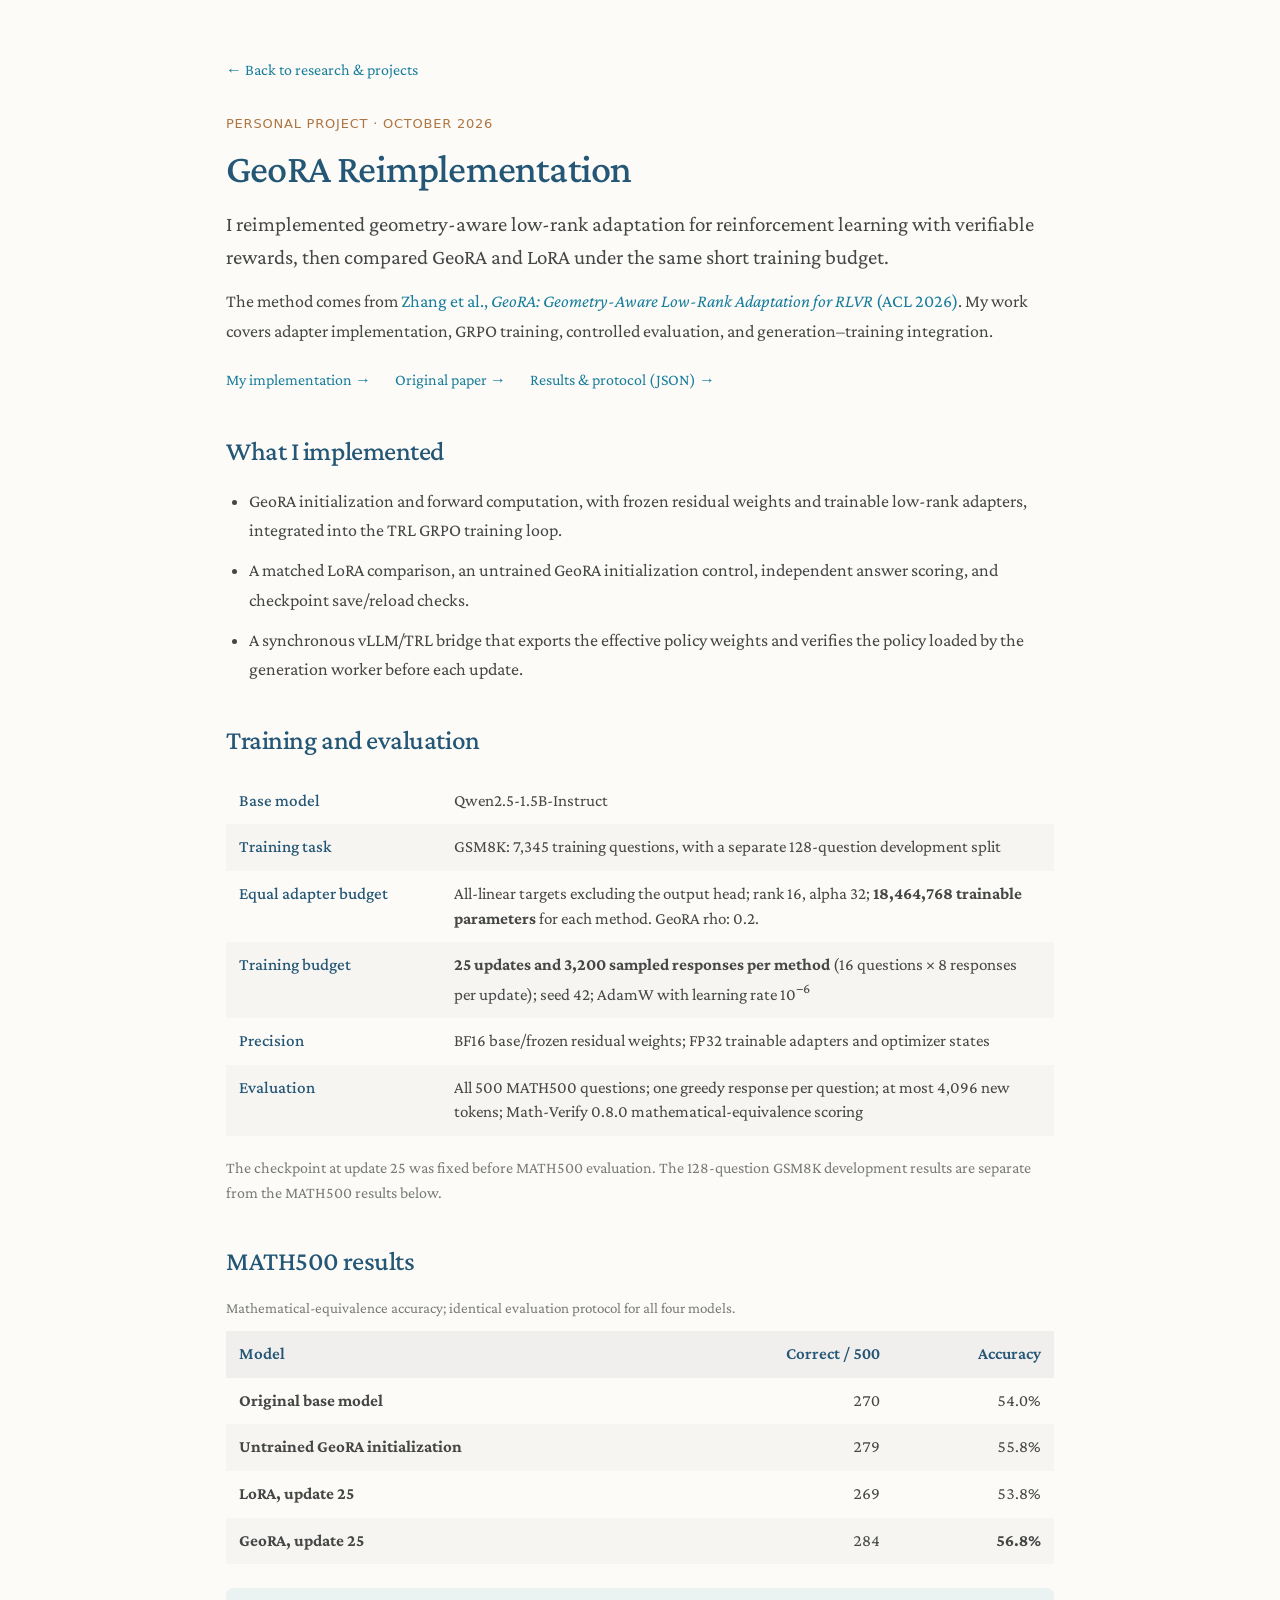
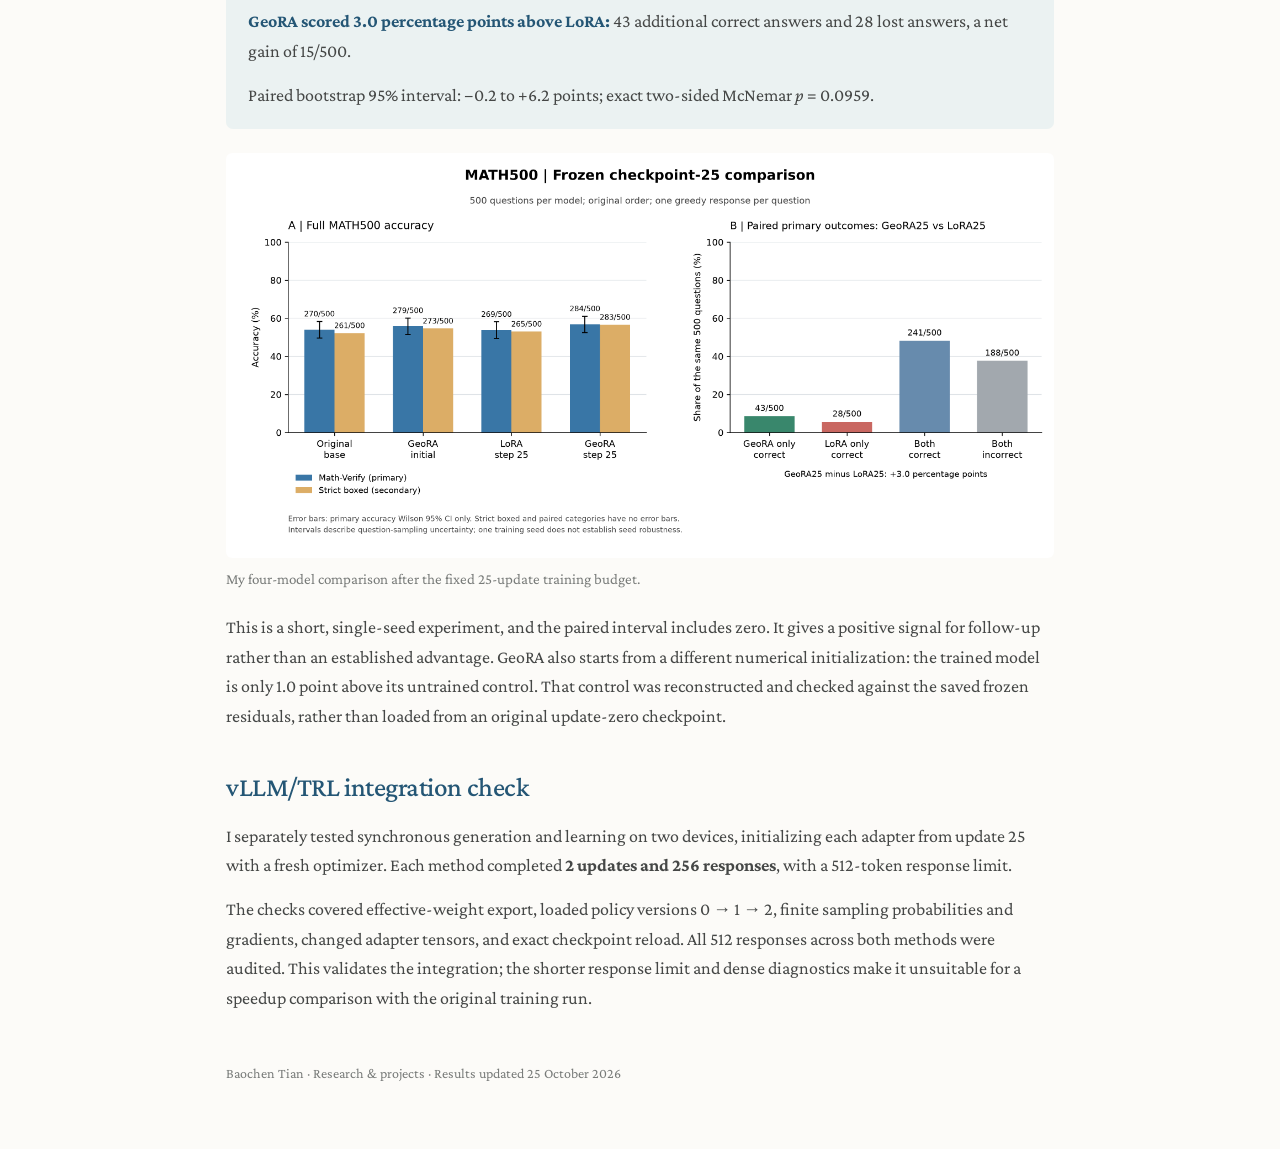
==== research/geora.html @ 40b562e2 "Add recent AI projects and refresh bilingual CVs" ====
<!doctype html>
<html lang="en">
<head>
<meta charset="utf-8">
<meta name="viewport" content="width=device-width, initial-scale=1">
<title>GeoRA Reimplementation | Baochen Tian</title>
<meta name="description" content="Baochen Tian's GeoRA reimplementation: a controlled LoRA comparison on Qwen2.5-1.5B-Instruct, MATH500 evaluation, and vLLM/TRL integration.">
<link rel="stylesheet" href="/assets/custom.css">
<style>
  .note { width: min(900px, 100%); margin: auto; padding: 55px 36px 64px; }
  .note-header { position: static; padding: 0; margin-bottom: 42px; }
  .back { font-size: 16px; }
  .eyebrow { color: var(--accent); font: 13px/1.5 system-ui, sans-serif; letter-spacing: .06em; margin: 29px 0 12px; }
  .note h1 { max-width: 720px; font-size: 40px; margin-bottom: 15px; }
  .note h2 { font-size: 27px; margin-bottom: 17px; }
  .note section { margin-bottom: 39px; }
  .lead { font-size: 21px; line-height: 1.55; }
  .resources { display: flex; flex-wrap: wrap; gap: 9px 24px; margin: 20px 0 0; font-size: 16px; }
  .key-result { margin: 24px 0; padding: 19px 22px; background: rgba(25,126,156,.07); border-radius: 7px; }
  .key-result strong { color: var(--heading); }
  .key-result p:last-child { margin-bottom: 0; }
  .table-scroll { overflow-x: auto; margin: 20px 0; }
  table { width: 100%; border-collapse: collapse; font-size: 17px; line-height: 1.45; }
  caption { text-align: left; color: var(--muted); font-size: 15px; margin-bottom: 11px; }
  th, td { padding: 11px 13px; text-align: left; vertical-align: top; }
  thead th { color: var(--heading); font-weight: 600; background: rgba(120,123,121,.09); }
  tbody tr:nth-child(even) { background: rgba(120,123,121,.045); }
  .number { text-align: right; white-space: nowrap; font-variant-numeric: tabular-nums; }
  .protocol th { width: 26%; color: var(--heading); font-weight: 500; }
  .small { color: var(--muted); font-size: 16px; line-height: 1.55; }
  .note ul { padding-left: 23px; }
  .note li { margin-bottom: 10px; }
  .note figure { margin: 23px 0; }
  .note figure img { display: block; width: 100%; height: auto; border-radius: 6px; }
  .note figcaption { color: var(--muted); font-size: 15px; line-height: 1.5; margin-top: 10px; }
  .note footer { margin-top: 48px; }
  @media (max-width: 550px) { .note { padding: 32px 22px 44px; } .note h1 { font-size: 32px; } .lead { font-size: 20px; } th, td { padding: 10px 9px; } .protocol th { width: 30%; } }
</style>
</head>
<body>
<a class="skip" href="#content">Skip to content</a>
<main class="note" id="content">
  <header class="note-header">
    <a class="back" href="/#research">&larr; Back to research &amp; projects</a>
    <p class="eyebrow">PERSONAL PROJECT &middot; OCTOBER 2026</p>
    <h1>GeoRA Reimplementation</h1>
    <p class="lead">I reimplemented geometry-aware low-rank adaptation for reinforcement learning with verifiable rewards, then compared GeoRA and LoRA under the same short training budget.</p>
    <p>The method comes from <a href="https://aclanthology.org/2026.acl-long.1110/">Zhang et al., <em>GeoRA: Geometry-Aware Low-Rank Adaptation for RLVR</em> (ACL 2026)</a>. My work covers adapter implementation, GRPO training, controlled evaluation, and generation&ndash;training integration.</p>
    <div class="resources"><a href="https://github.com/bcTiann/geora-repro">My implementation &rarr;</a><a href="https://aclanthology.org/2026.acl-long.1110/">Original paper &rarr;</a><a href="/research/geora-results.json">Results &amp; protocol (JSON) &rarr;</a></div>
  </header>

  <section aria-labelledby="contribution">
    <h2 id="contribution">What I implemented</h2>
    <ul>
      <li>GeoRA initialization and forward computation, with frozen residual weights and trainable low-rank adapters, integrated into the TRL GRPO training loop.</li>
      <li>A matched LoRA comparison, an untrained GeoRA initialization control, independent answer scoring, and checkpoint save/reload checks.</li>
      <li>A synchronous vLLM/TRL bridge that exports the effective policy weights and verifies the policy loaded by the generation worker before each update.</li>
    </ul>
  </section>

  <section aria-labelledby="protocol">
    <h2 id="protocol">Training and evaluation</h2>
    <div class="table-scroll">
      <table class="protocol">
        <tbody>
          <tr><th scope="row">Base model</th><td>Qwen2.5-1.5B-Instruct</td></tr>
          <tr><th scope="row">Training task</th><td>GSM8K: 7,345 training questions, with a separate 128-question development split</td></tr>
          <tr><th scope="row">Equal adapter budget</th><td>All-linear targets excluding the output head; rank 16, alpha 32; <strong>18,464,768 trainable parameters</strong> for each method. GeoRA rho: 0.2.</td></tr>
          <tr><th scope="row">Training budget</th><td><strong>25 updates and 3,200 sampled responses per method</strong> (16 questions &times; 8 responses per update); seed 42; AdamW with learning rate 10<sup>&minus;6</sup></td></tr>
          <tr><th scope="row">Precision</th><td>BF16 base/frozen residual weights; FP32 trainable adapters and optimizer states</td></tr>
          <tr><th scope="row">Evaluation</th><td>All 500 MATH500 questions; one greedy response per question; at most 4,096 new tokens; Math-Verify 0.8.0 mathematical-equivalence scoring</td></tr>
        </tbody>
      </table>
    </div>
    <p class="small">The checkpoint at update 25 was fixed before MATH500 evaluation. The 128-question GSM8K development results are separate from the MATH500 results below.</p>
  </section>

  <section aria-labelledby="results">
    <h2 id="results">MATH500 results</h2>
    <div class="table-scroll">
      <table>
        <caption>Mathematical-equivalence accuracy; identical evaluation protocol for all four models.</caption>
        <thead><tr><th scope="col">Model</th><th scope="col" class="number">Correct / 500</th><th scope="col" class="number">Accuracy</th></tr></thead>
        <tbody>
          <tr><th scope="row">Original base model</th><td class="number">270</td><td class="number">54.0%</td></tr>
          <tr><th scope="row">Untrained GeoRA initialization</th><td class="number">279</td><td class="number">55.8%</td></tr>
          <tr><th scope="row">LoRA, update 25</th><td class="number">269</td><td class="number">53.8%</td></tr>
          <tr><th scope="row">GeoRA, update 25</th><td class="number">284</td><td class="number"><strong>56.8%</strong></td></tr>
        </tbody>
      </table>
    </div>
    <div class="key-result">
      <p><strong>GeoRA scored 3.0 percentage points above LoRA:</strong> 43 additional correct answers and 28 lost answers, a net gain of 15/500.</p>
      <p>Paired bootstrap 95% interval: &minus;0.2 to +6.2 points; exact two-sided McNemar <em>p</em> = 0.0959.</p>
    </div>
    <figure>
      <a href="/assets/geora-math500.png"><img src="/assets/geora-math500.png" alt="MATH500 accuracy comparison: base 54.0 percent, untrained GeoRA initialization 55.8 percent, LoRA 53.8 percent, and GeoRA 56.8 percent." loading="lazy"></a>
      <figcaption>My four-model comparison after the fixed 25-update training budget.</figcaption>
    </figure>
    <p>This is a short, single-seed experiment, and the paired interval includes zero. It gives a positive signal for follow-up rather than an established advantage. GeoRA also starts from a different numerical initialization: the trained model is only 1.0 point above its untrained control. That control was reconstructed and checked against the saved frozen residuals, rather than loaded from an original update-zero checkpoint.</p>
  </section>

  <section aria-labelledby="integration">
    <h2 id="integration">vLLM/TRL integration check</h2>
    <p>I separately tested synchronous generation and learning on two devices, initializing each adapter from update 25 with a fresh optimizer. Each method completed <strong>2 updates and 256 responses</strong>, with a 512-token response limit.</p>
    <p>The checks covered effective-weight export, loaded policy versions 0 &rarr; 1 &rarr; 2, finite sampling probabilities and gradients, changed adapter tensors, and exact checkpoint reload. All 512 responses across both methods were audited. This validates the integration; the shorter response limit and dense diagnostics make it unsuitable for a speedup comparison with the original training run.</p>
  </section>

  <footer><a href="/#research">Baochen Tian &middot; Research &amp; projects</a> &middot; Results updated 25 October 2026</footer>
</main>
</body>
</html>
---- assets/custom.css ----
@import url('https://fonts.googleapis.com/css2?family=Crimson+Pro:wght@400;500;600&display=swap');

:root {
  color-scheme: light dark;
  --bg: #fcfbf8;
  --ink: #454746;
  --heading: #245675;
  --muted: #787b79;
  --link: #197e9c;
  --accent: #ae7542;
}
* { box-sizing: border-box; }
html { scroll-behavior: smooth; scroll-padding-top: 48px; }
body { margin: 0; background: var(--bg); color: var(--ink); font: 18px/1.65 'Crimson Pro', Georgia, serif; -webkit-font-smoothing: antialiased; }
.wrapper { width: min(1100px, 100%); margin: auto; padding: 88px 44px 64px; display: grid; grid-template-columns: 250px minmax(0, 1fr); gap: 92px; }
header { position: sticky; top: 80px; align-self: start; text-align: left; padding-top: 5px; }
h1, h2, h3 { color: var(--heading); font-weight: 500; }
h1 { color: var(--heading); font-size: 35px; letter-spacing: -.8px; line-height: 1.2; margin: 0 0 20px; }
h2 { font-size: 28px; letter-spacing: -.45px; line-height: 1.25; margin: 0 0 23px; }
h3 { font-size: 22px; letter-spacing: -.15px; line-height: 1.35; margin: 0 0 12px; }
p { margin: 0 0 14px; }
a { color: var(--link); text-decoration: none; text-underline-offset: 4px; text-decoration-thickness: 1px; }
a:hover { text-decoration: underline; }
a:focus-visible { outline: 2px solid var(--link); outline-offset: 5px; border-radius: 2px; }
.role { color: var(--heading); font-size: 19px; margin-bottom: 2px; }
.affiliation { font-size: 17px; margin-bottom: 17px; }
.department { font-size: 15px; color: var(--muted); line-height: 1.6; margin-bottom: 20px; }
.email { font: 13px/1.6 system-ui, sans-serif; overflow-wrap: anywhere; }
.links { display: flex; flex-wrap: wrap; gap: 8px 14px; align-items: center; font-size: 16px; margin: 22px 0 39px; }
.links span { color: var(--muted); opacity: .5; }
nav { display: flex; flex-direction: column; gap: 12px; font-size: 16px; }
nav a { color: var(--muted); width: fit-content; }
nav a:hover { color: var(--link); }
main { min-width: 0; }
section { margin: 0 0 54px; padding: 0; border: 0; }
article { margin: 0 0 37px; padding: 0; border: 0; }
.entry-top { display: flex; justify-content: space-between; align-items: baseline; gap: 16px; margin-bottom: 11px; color: var(--muted); font: 14px/1.5 'Crimson Pro', Georgia, serif; }
.type { letter-spacing: .1px; color: var(--accent); }
.date { white-space: nowrap; font-size: 14px; color: var(--muted); font-variant-numeric: tabular-nums; }
.detail { color: var(--ink); }
.mentor { font-size: 15px; color: var(--muted); line-height: 1.55; margin: 12px 0; }
.project-link { display: inline-block; font-size: 16px; padding: 0; margin-top: 1px; }
.project-links { display: flex; flex-wrap: wrap; gap: 8px 23px; }
.result-line { color: var(--heading); margin: 15px 0 10px; }
.result-line strong { font-weight: 600; }
.experiment-scope { color: var(--muted); font-size: 15px; line-height: 1.55; }
.results-table { width: 100%; border-collapse: separate; border-spacing: 0 4px; margin: 18px 0 10px; font-size: 17px; line-height: 1.5; }
.results-table th, .results-table td { text-align: left; padding: 9px 13px; font-weight: 400; }
.results-table thead th { color: var(--muted); font-size: 14px; padding-bottom: 3px; }
.results-table tbody th { border-radius: 5px 0 0 5px; }
.results-table tbody td { border-radius: 0 5px 5px 0; }
.results-table tbody tr { background: rgba(120,123,121,.06); }
.results-table tbody tr.own-result { background: rgba(25,126,156,.10); color: var(--heading); }
.results-table td span { color: var(--muted); font-size: 14px; white-space: nowrap; }
.results-table caption { caption-side: bottom; padding: 8px 0 0; text-align: left; font-size: 14px; line-height: 1.5; color: var(--muted); }
.research-video { display: block; width: 100%; height: auto; border-radius: 6px; background: #e9edef; }
.research-figure { margin: 22px 0 17px; }
.figure-image { display: block; overflow: hidden; border-radius: 6px; background: #fff; }
.figure-image img { display: block; width: 100%; height: auto; }
.flow-comparison { display: grid; grid-template-columns: repeat(4, minmax(0, 1fr)); gap: 10px; background: transparent; overflow: visible; }
.flow-comparison:hover { text-decoration: none; }
.flow-panel { display: flex; flex-direction: column; align-items: center; padding: 8px 5px 6px; border-radius: 7px; color: var(--ink); }
.flow-heading { font: 600 13px/1.5 system-ui, sans-serif; white-space: nowrap; }
.flow-note { margin: 3px 0 10px; color: var(--muted); font: 11px/1.5 system-ui, sans-serif; white-space: nowrap; }
.flow-panel img { border-radius: 3px; }
.flow-reference { background: rgba(120,123,121,.06); }
.flow-own { background: rgba(25,126,156,.09); }
.flow-own .flow-heading, .flow-own .flow-note { color: var(--link); }
.flow-own img { outline: 2px solid var(--link); outline-offset: 2px; }
@media (max-width: 500px), (min-width: 851px) and (max-width: 1000px) { .flow-comparison { grid-template-columns: repeat(2, minmax(0, 1fr)); gap: 12px; } }
.research-figure figcaption { margin-top: 10px; color: var(--muted); font-size: 14px; line-height: 1.5; }
.emission-maps { display: grid; grid-template-columns: repeat(2, minmax(0, 1fr)); gap: 12px; }
.emission-maps .figure-image { border-radius: 5px; }
@media (max-width: 500px) { .emission-maps { grid-template-columns: 1fr; gap: 14px; } }
.subsection { font-size: 26px; margin-top: 51px; }
.compact { margin-bottom: 31px; }
.compact:last-child { margin-bottom: 0; }
.education { display: flex; justify-content: space-between; align-items: baseline; gap: 20px; margin-bottom: 25px; }
.education h3 { font-size: 20px; margin: 0 0 5px; }
.education p { font-size: 17px; line-height: 1.6; margin: 0; }
footer { font-size: 14px; color: var(--muted); margin-top: 64px; }
footer a { color: var(--muted); }
.skip { position: absolute; top: -100px; left: 15px; }
.skip:focus { top: 10px; background: var(--bg); padding: 8px; }
@media (prefers-color-scheme: dark) {
  :root { --bg: #20232c; --ink: #d0d3dc; --heading: #9dcceb; --muted: #a0a7b8; --link: #73c6d8; --accent: #d6ac7d; }
}
@media (max-width: 850px) {
  .wrapper { grid-template-columns: 1fr; gap: 49px; padding: 46px 28px; max-width: 690px; }
  header { position: static; padding: 0; }
  h1 { margin-bottom: 13px; }
  .department { margin-bottom: 14px; }
  .links { margin: 17px 0 25px; }
  nav { flex-direction: row; flex-wrap: wrap; gap: 10px 23px; }
  section { margin-bottom: 43px; }
}
@media (max-width: 440px) {
  .wrapper { padding: 35px 23px; }
  .entry-top { flex-direction: column; gap: 2px; }
  .education { flex-direction: column; gap: 5px; }
  .education .date { order: -1; }
  h2 { font-size: 26px; }
  h3 { font-size: 21px; }
}
@media (prefers-reduced-motion: reduce) { html { scroll-behavior: auto; } }

/* Personal portrait and chamber-music recordings. */
.portrait { width: 200px; height: 230px; overflow: hidden; border-radius: 9px; margin: 0 0 26px; background: #384247; }
.portrait img { display: block; width: 100%; height: 100%; object-fit: cover; object-position: 62% 50%; transform: scale(1.25); }
.performances { display: grid; grid-template-columns: repeat(2, minmax(0, 1fr)); gap: 23px; margin-top: 25px; }
.performance { display: block; min-width: 0; }
.performance:hover { text-decoration: none; }
.video-cover { display: block; aspect-ratio: 16 / 9; overflow: hidden; border-radius: 7px; position: relative; background: #343b44; }
.video-cover img { display: block; width: 100%; height: 100%; object-fit: cover; }
.play-icon { position: absolute; top: 50%; left: 50%; transform: translate(-50%, -50%); display: grid; place-items: center; width: 42px; height: 42px; padding-left: 3px; border-radius: 50%; background: rgba(22,27,34,.75); color: #fff; font: 17px/1 system-ui, sans-serif; }
.performance:hover .play-icon { background: #24758c; }
.video-title { display: block; color: var(--heading); font-size: 19px; line-height: 1.35; margin-top: 13px; }
.video-detail { display: block; color: var(--muted); font-size: 15px; margin-top: 4px; }
.video-action { display: block; font-size: 14px; margin-top: 7px; }
.performance:hover .video-action { text-decoration: underline; }
@media (min-width: 851px) and (max-height: 780px) { header { position: static; } }
@media (max-width: 440px) { .performances { grid-template-columns: 1fr; gap: 28px; } .portrait { width: 180px; height: 207px; } }
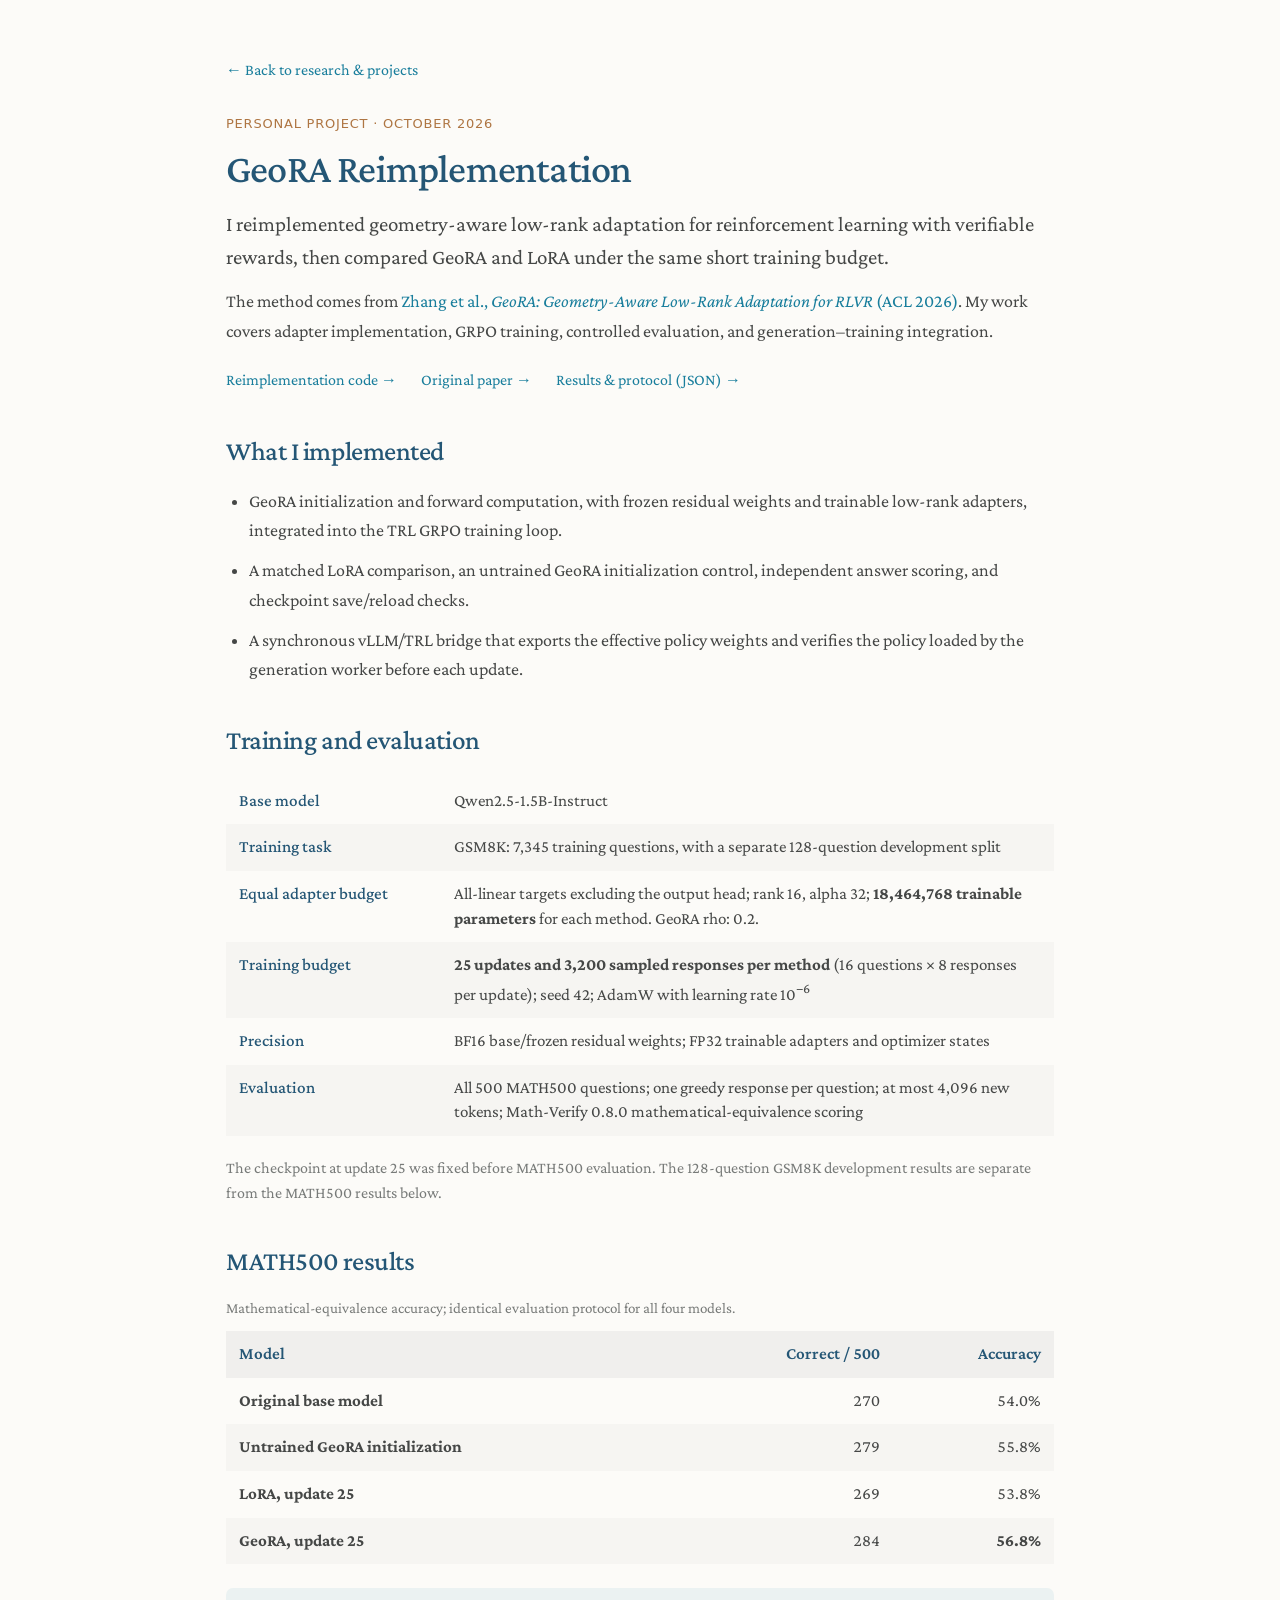
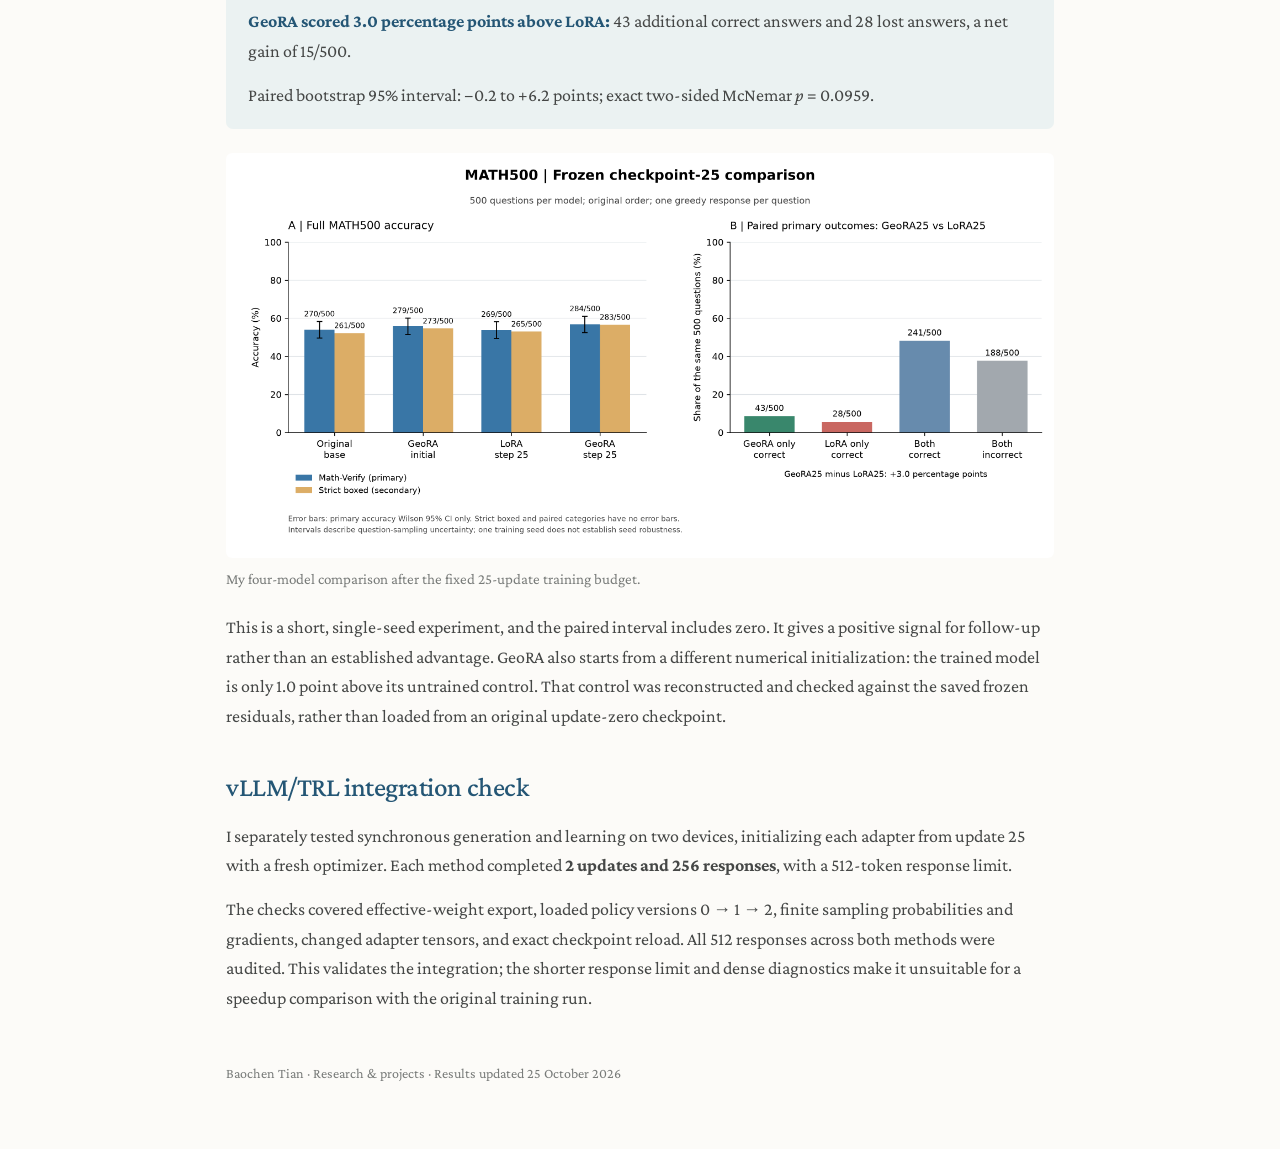
==== commit b29fc8bc: "Clarify GeoRA reimplementation attribution" ====
--- a/research/geora.html
+++ b/research/geora.html
@@ -5,7 +5,7 @@
 <meta name="viewport" content="width=device-width, initial-scale=1">
 <title>GeoRA Reimplementation | Baochen Tian</title>
 <meta name="description" content="Baochen Tian's GeoRA reimplementation: a controlled LoRA comparison on Qwen2.5-1.5B-Instruct, MATH500 evaluation, and vLLM/TRL integration.">
-<link rel="stylesheet" href="/assets/custom.css">
+<link rel="stylesheet" href="/assets/custom.css?v=7">
 <style>
   .note { width: min(900px, 100%); margin: auto; padding: 55px 36px 64px; }
   .note-header { position: static; padding: 0; margin-bottom: 42px; }
@@ -46,7 +46,7 @@
     <h1>GeoRA Reimplementation</h1>
     <p class="lead">I reimplemented geometry-aware low-rank adaptation for reinforcement learning with verifiable rewards, then compared GeoRA and LoRA under the same short training budget.</p>
     <p>The method comes from <a href="https://aclanthology.org/2026.acl-long.1110/">Zhang et al., <em>GeoRA: Geometry-Aware Low-Rank Adaptation for RLVR</em> (ACL 2026)</a>. My work covers adapter implementation, GRPO training, controlled evaluation, and generation&ndash;training integration.</p>
-    <div class="resources"><a href="https://github.com/bcTiann/geora-repro">My implementation &rarr;</a><a href="https://aclanthology.org/2026.acl-long.1110/">Original paper &rarr;</a><a href="/research/geora-results.json">Results &amp; protocol (JSON) &rarr;</a></div>
+    <div class="resources"><a href="https://github.com/bcTiann/geora-repro">Reimplementation code &rarr;</a><a href="https://aclanthology.org/2026.acl-long.1110/">Original paper &rarr;</a><a href="/research/geora-results.json">Results &amp; protocol (JSON) &rarr;</a></div>
   </header>
 
   <section aria-labelledby="contribution">
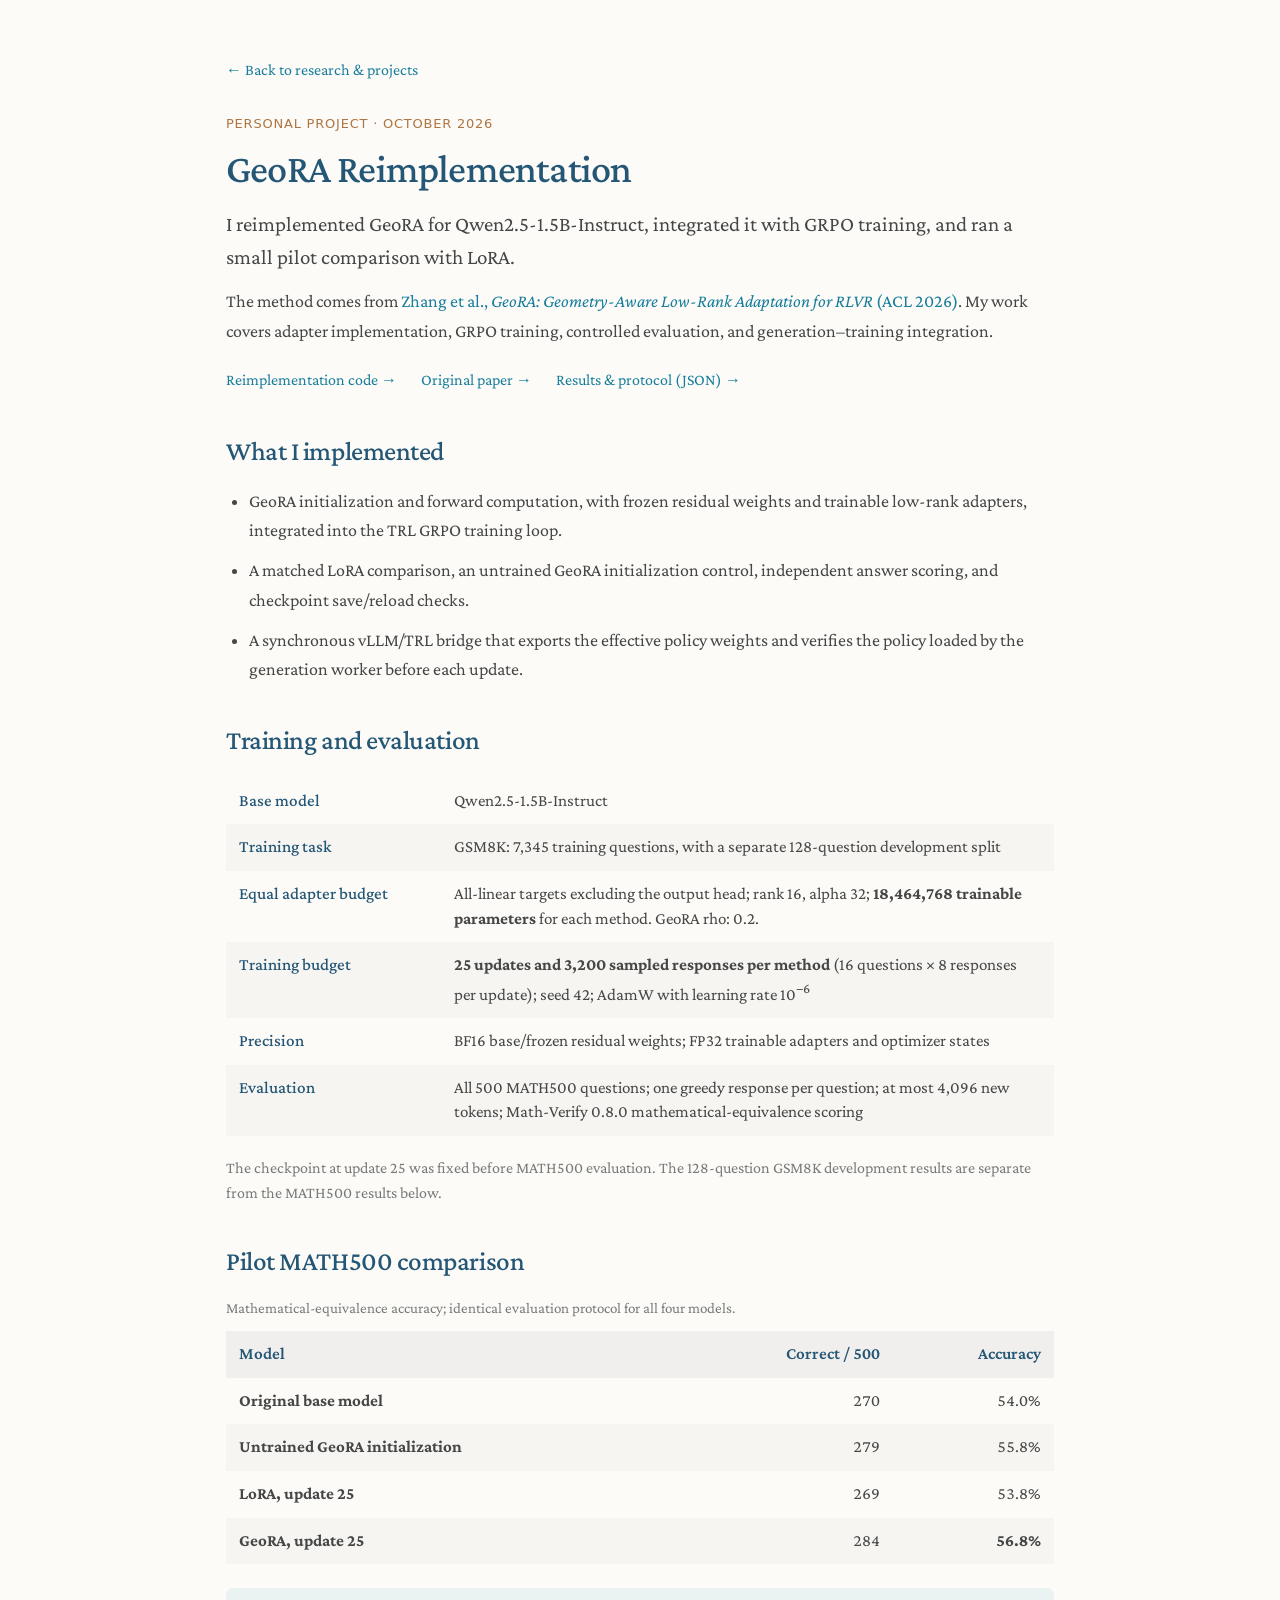
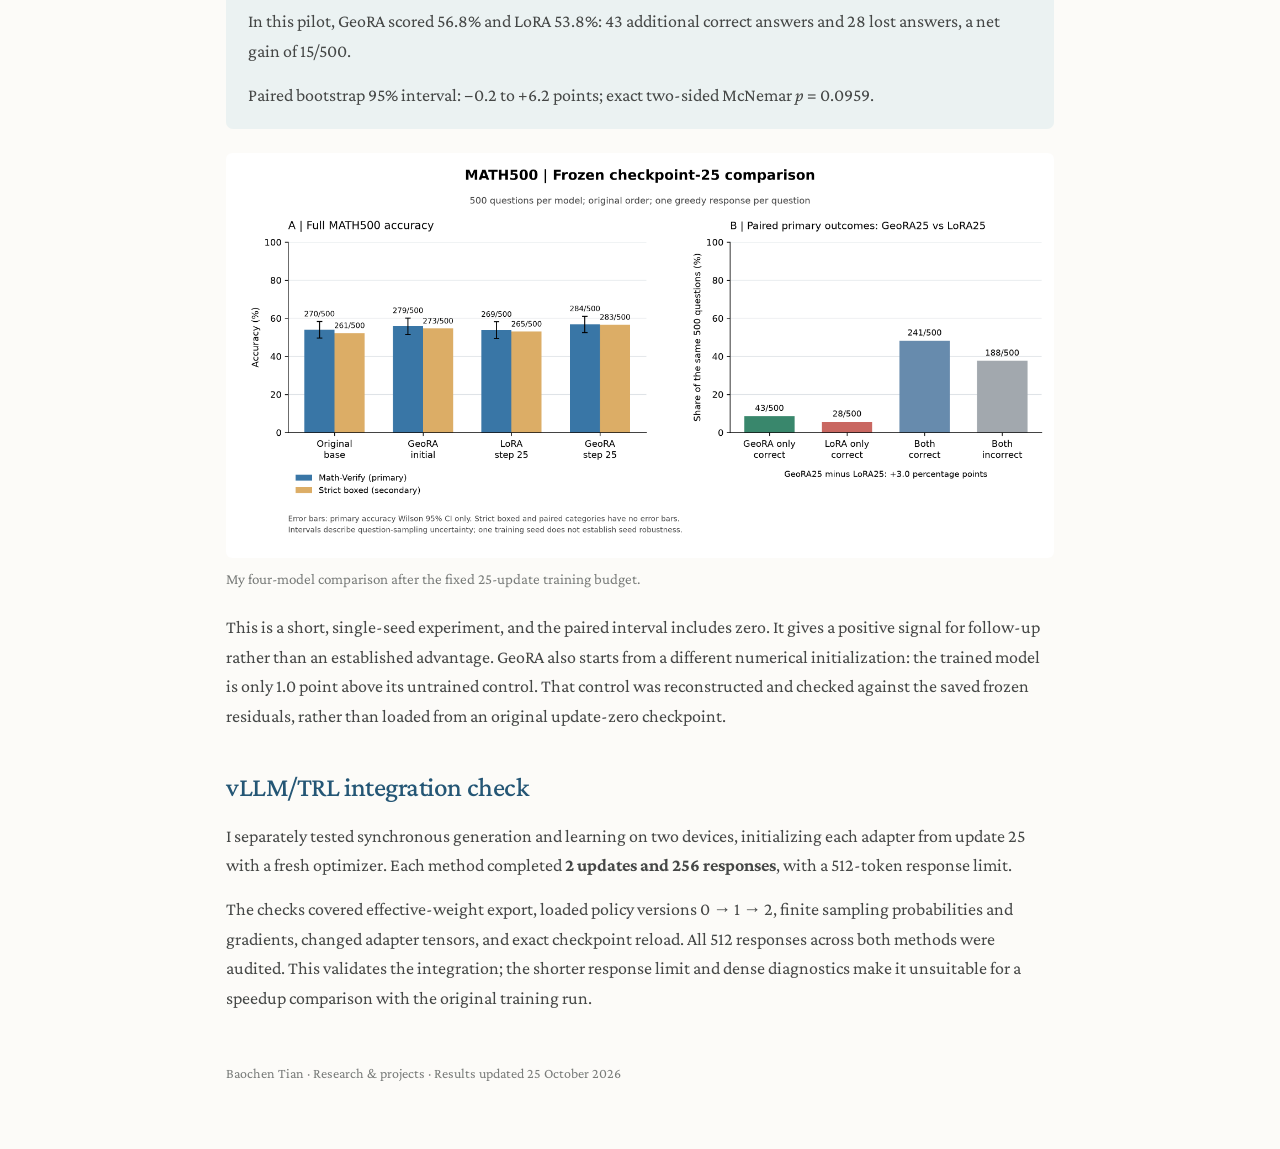
==== commit 4c3bbf60: "Refresh research profile, project summaries and bilingual CVs" ====
--- a/research/geora.html
+++ b/research/geora.html
@@ -44,7 +44,7 @@
     <a class="back" href="/#research">&larr; Back to research &amp; projects</a>
     <p class="eyebrow">PERSONAL PROJECT &middot; OCTOBER 2026</p>
     <h1>GeoRA Reimplementation</h1>
-    <p class="lead">I reimplemented geometry-aware low-rank adaptation for reinforcement learning with verifiable rewards, then compared GeoRA and LoRA under the same short training budget.</p>
+    <p class="lead">I reimplemented GeoRA for Qwen2.5-1.5B-Instruct, integrated it with GRPO training, and ran a small pilot comparison with LoRA.</p>
     <p>The method comes from <a href="https://aclanthology.org/2026.acl-long.1110/">Zhang et al., <em>GeoRA: Geometry-Aware Low-Rank Adaptation for RLVR</em> (ACL 2026)</a>. My work covers adapter implementation, GRPO training, controlled evaluation, and generation&ndash;training integration.</p>
     <div class="resources"><a href="https://github.com/bcTiann/geora-repro">Reimplementation code &rarr;</a><a href="https://aclanthology.org/2026.acl-long.1110/">Original paper &rarr;</a><a href="/research/geora-results.json">Results &amp; protocol (JSON) &rarr;</a></div>
   </header>
@@ -76,7 +76,7 @@
   </section>
 
   <section aria-labelledby="results">
-    <h2 id="results">MATH500 results</h2>
+    <h2 id="results">Pilot MATH500 comparison</h2>
     <div class="table-scroll">
       <table>
         <caption>Mathematical-equivalence accuracy; identical evaluation protocol for all four models.</caption>
@@ -90,7 +90,7 @@
       </table>
     </div>
     <div class="key-result">
-      <p><strong>GeoRA scored 3.0 percentage points above LoRA:</strong> 43 additional correct answers and 28 lost answers, a net gain of 15/500.</p>
+      <p>In this pilot, GeoRA scored 56.8% and LoRA 53.8%: 43 additional correct answers and 28 lost answers, a net gain of 15/500.</p>
       <p>Paired bootstrap 95% interval: &minus;0.2 to +6.2 points; exact two-sided McNemar <em>p</em> = 0.0959.</p>
     </div>
     <figure>
--- a/assets/custom.css
+++ b/assets/custom.css
@@ -120,3 +120,11 @@
 .performance:hover .video-action { text-decoration: underline; }
 @media (min-width: 851px) and (max-height: 780px) { header { position: static; } }
 @media (max-width: 440px) { .performances { grid-template-columns: 1fr; gap: 28px; } .portrait { width: 180px; height: 207px; } }
+
+/* Progressive disclosure for project evidence and additional demonstrations. */
+.project-more { margin: 18px 0; padding: 15px 18px; background: rgba(25,126,156,.055); border-radius: 8px; }
+.project-more > summary { color: var(--heading); font-size: 16px; line-height: 1.5; font-weight: 500; cursor: pointer; }
+.project-more > summary:focus-visible { outline: 2px solid var(--link); outline-offset: 5px; border-radius: 2px; }
+.project-more[open] > summary { margin-bottom: 18px; }
+.project-more .research-figure:last-child { margin-bottom: 0; }
+.disclosure-body > :last-child { margin-bottom: 0; }
